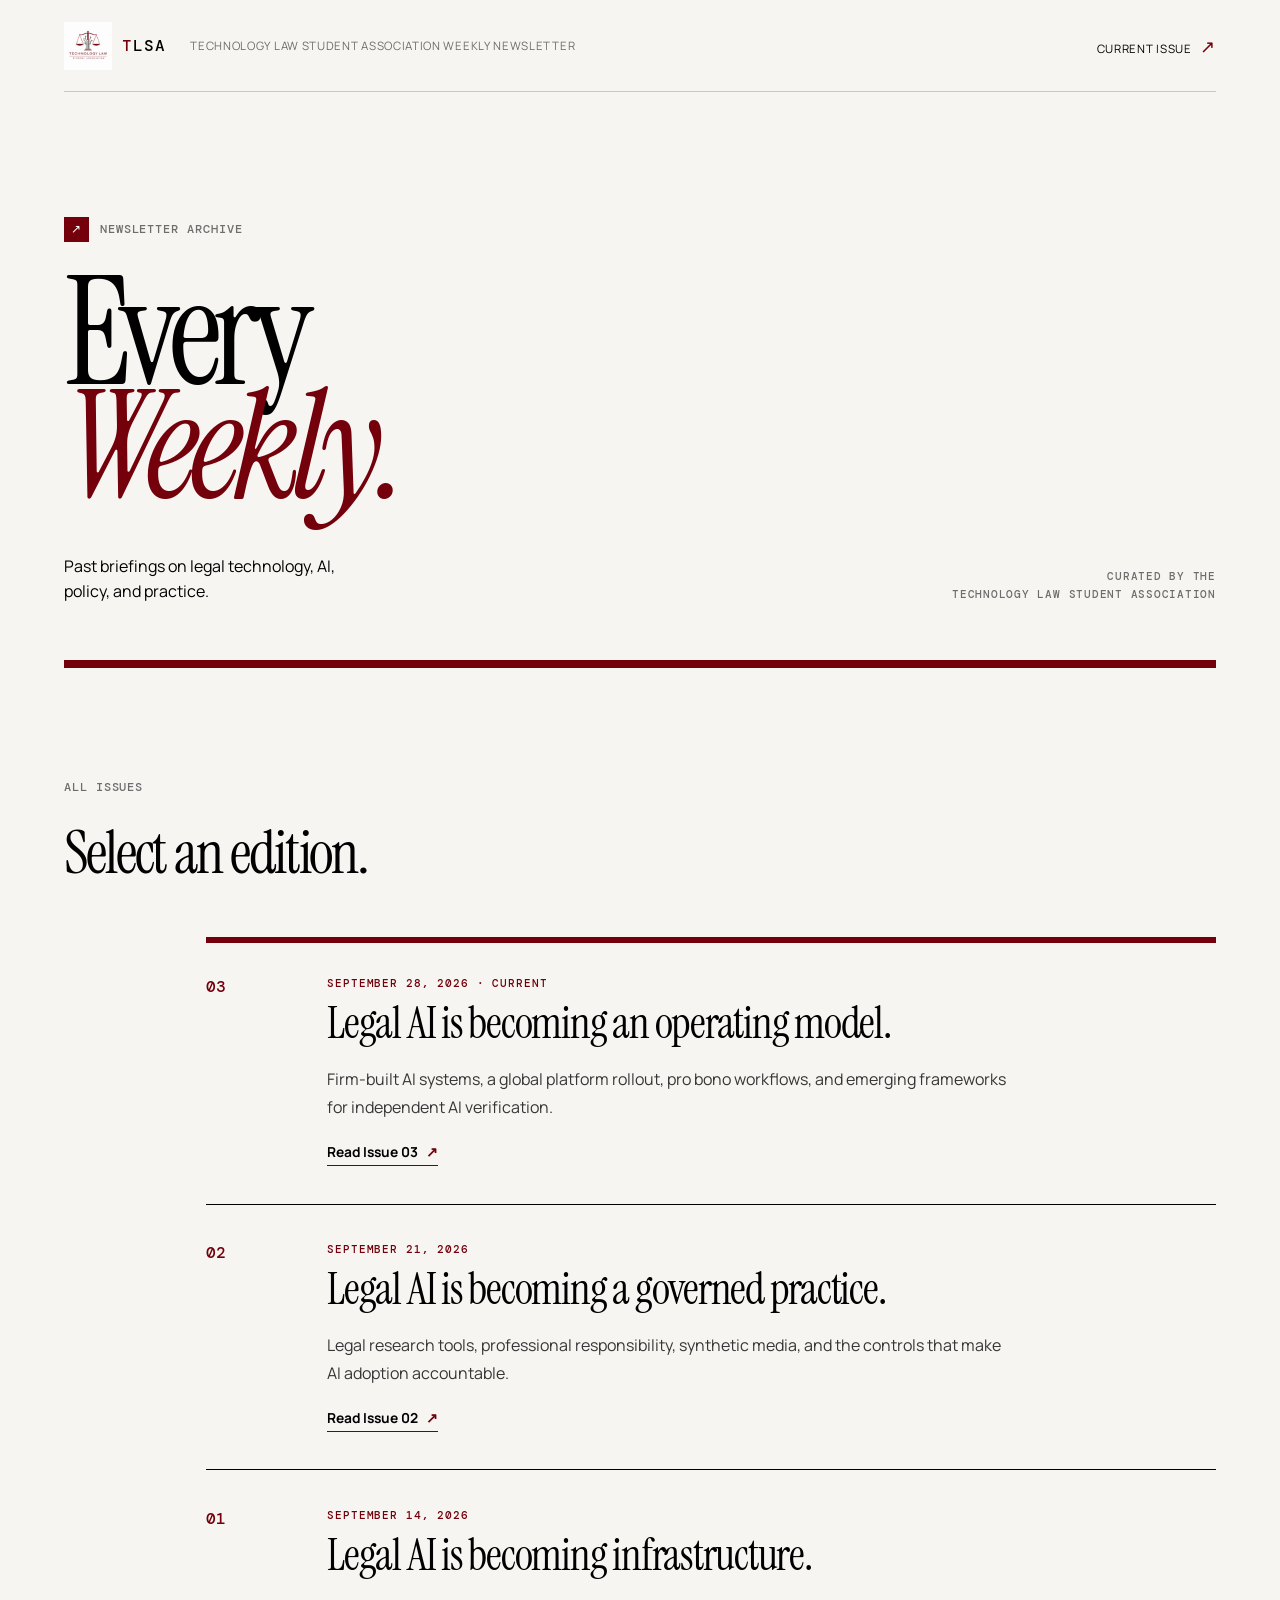
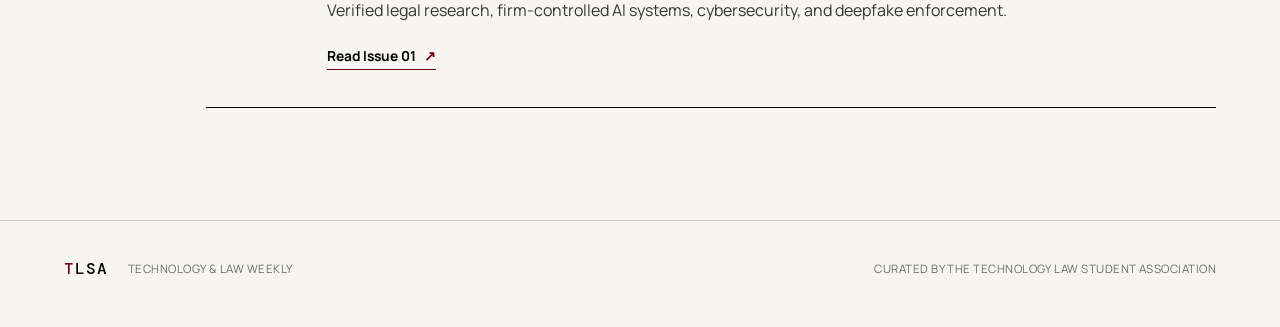
==== issues/index.html @ f6e24e22 "Add TLSA newsletter archive index" ====
<!doctype html>
<html lang="en">
<head>
  <meta charset="utf-8"><meta name="viewport" content="width=device-width, initial-scale=1">
  <meta name="description" content="Archive of TLSA Technology & Law Weekly newsletters.">
  <title>TLSA Technology & Law Weekly | Archive</title>
  <link rel="icon" type="image/svg+xml" href="data:image/svg+xml,%3Csvg xmlns='http://www.w3.org/2000/svg' viewBox='0 0 64 64'%3E%3Crect width='64' height='64' rx='12' fill='%2373000a'/%3E%3Cpath d='M18 17h28v7H35v24h-7V24H18z' fill='white'/%3E%3C/svg%3E">
  <link rel="preconnect" href="https://fonts.googleapis.com"><link rel="preconnect" href="https://fonts.gstatic.com" crossorigin>
  <link href="https://fonts.googleapis.com/css2?family=DM+Mono:wght@400;500&family=Instrument+Serif:ital@0;1&family=Manrope:wght@400;500;600;700&display=swap" rel="stylesheet"><link rel="stylesheet" href="../styles.css">
</head>
<body><main>
  <nav aria-label="Primary navigation"><a class="brand" href="../index.html" aria-label="Technology Law Student Association home"><img src="../assets/tlsa-logo.png" alt="Technology Law Student Association logo"><span class="wordmark"><span>T</span>LSA</span></a><p>Technology Law Student Association Weekly Newsletter</p><a class="nav-link" href="../index.html">Current Issue <span>↗</span></a></nav>
  <header class="hero" id="top"><div class="issue-line"><span class="issue-mark">↗</span> NEWSLETTER ARCHIVE</div><h1>Every<br><em>Weekly.</em></h1><div class="hero-foot"><p>Past briefings on legal technology, AI, policy, and practice.</p><p class="curated">CURATED BY THE<br>TECHNOLOGY LAW STUDENT ASSOCIATION</p></div></header>
  <section class="the-five" aria-label="Newsletter archive"><div class="five-heading"><div class="section-label">ALL ISSUES</div><h2>Select an edition.</h2></div>
    <article class="story story-featured"><div class="story-number">03</div><div class="story-body"><p class="eyebrow">SEPTEMBER 28, 2026 · CURRENT</p><h3>Legal AI is becoming an operating model.</h3><p>Firm-built AI systems, a global platform rollout, pro bono workflows, and emerging frameworks for independent AI verification.</p><a href="issue-03.html">Read Issue 03 <span>↗</span></a></div></article>
    <article class="story"><div class="story-number">02</div><div class="story-body"><p class="eyebrow">SEPTEMBER 21, 2026</p><h3>Legal AI is becoming a governed practice.</h3><p>Legal research tools, professional responsibility, synthetic media, and the controls that make AI adoption accountable.</p><a href="issue-02.html">Read Issue 02 <span>↗</span></a></div></article>
    <article class="story"><div class="story-number">01</div><div class="story-body"><p class="eyebrow">SEPTEMBER 14, 2026</p><h3>Legal AI is becoming infrastructure.</h3><p>Verified legal research, firm-controlled AI systems, cybersecurity, and deepfake enforcement.</p><a href="issue-01.html">Read Issue 01 <span>↗</span></a></div></article>
  </section>
</main><footer><a class="wordmark" href="../index.html"><span>T</span>LSA</a><p>Technology &amp; Law Weekly</p><p>Curated by the Technology Law Student Association</p></footer></body></html>
---- styles.css ----
:root{--garnet:#73000a;--black:#000;--white:#fff;--bone:#f6f5f2;--gray:#6d6d6d;--line:#c8c8c8}*{box-sizing:border-box}html{scroll-behavior:smooth}body{margin:0;background:var(--bone);color:var(--black);font-family:Manrope,Arial,sans-serif}main,footer{max-width:1440px;margin:auto;padding-inline:5vw}.brand{display:inline-flex;align-items:center;gap:.65rem;text-decoration:none}.brand img{width:48px;height:48px;object-fit:contain;display:block}.brand .wordmark{display:block}nav{min-height:92px;border-bottom:1px solid var(--line);display:flex;align-items:center;gap:24px;font-size:.72rem;letter-spacing:.06em;text-transform:uppercase}nav p{margin:0;color:var(--gray);flex:1}.wordmark{color:var(--black);font-family:'DM Mono',monospace;font-size:1rem;font-weight:500;letter-spacing:.06em;text-decoration:none}.wordmark span{color:var(--garnet)}.nav-link{color:var(--black);text-decoration:none}.nav-link span{color:var(--garnet);font-size:1.15rem;margin-left:6px}.hero{padding:7.8rem 0 3.5rem;border-bottom:8px solid var(--garnet)}.issue-line,.section-label{font:500 .72rem 'DM Mono',monospace;letter-spacing:.08em;color:var(--gray)}.issue-mark{display:inline-block;background:var(--garnet);color:var(--white);padding:5px 7px;margin-right:3px}.hero h1{font:clamp(4.65rem,11.7vw,11rem)/.76 'Instrument Serif',Georgia,serif;letter-spacing:-.055em;margin:2.2rem 0 3.1rem;font-weight:400}.hero h1 em{color:var(--garnet);font-weight:400}.hero-foot{display:flex;justify-content:space-between;align-items:end;gap:20px;font-size:1rem;line-height:1.55}.hero-foot p{max-width:290px;margin:0}.curated{font:500 .68rem/1.7 'DM Mono',monospace;letter-spacing:.07em;color:var(--gray);text-align:right}.editorial-note{display:grid;grid-template-columns:1fr 2fr;gap:7vw;padding:7rem 0;border-bottom:1px solid var(--line)}.editorial-note h2,.five-heading h2,.watch h2,.question h2{font:400 clamp(2.35rem,4.7vw,4.55rem)/.95 'Instrument Serif',Georgia,serif;letter-spacing:-.035em;margin:0}.editorial-note p,.watch p,.question p{max-width:660px;font-size:1.07rem;line-height:1.8;margin:2rem 0 0;color:#303030}.the-five{padding:7rem 0}.five-heading{max-width:760px;margin-bottom:3.5rem}.five-heading h2{margin-top:1.8rem}.story{display:grid;grid-template-columns:12% 1fr;border-top:1px solid var(--black);padding:2.35rem 0;max-width:1010px;margin-left:auto}.story:last-child{border-bottom:1px solid var(--black)}.story-number{font:500 1rem 'DM Mono',monospace;color:var(--garnet)}.story-body{max-width:680px}.eyebrow{font:500 .68rem 'DM Mono',monospace;letter-spacing:.08em;color:var(--garnet);margin:0 0 .75rem}.story h3{font:400 clamp(1.95rem,3.45vw,3.25rem)/.98 'Instrument Serif',Georgia,serif;letter-spacing:-.028em;margin:0}.story-body>p:not(.eyebrow):not(.why){font-size:1rem;line-height:1.75;color:#363636;margin:1.2rem 0}.story .why{font-size:.98rem;line-height:1.7;border-left:3px solid var(--garnet);padding-left:1rem;margin:1.45rem 0;color:#252525}.story a{display:inline-block;color:var(--black);font-size:.86rem;font-weight:700;text-decoration:none;border-bottom:1px solid var(--garnet);padding-bottom:4px}.story a span{color:var(--garnet);margin-left:5px}.story-featured{border-top:6px solid var(--garnet);padding-top:2.1rem}.watch{background:var(--garnet);color:var(--white);margin-inline:calc(5vw * -1);padding:7rem 5vw;display:grid;grid-template-columns:1fr 2fr;gap:7vw}.watch .section-label{color:#f0b4b8}.watch h2{max-width:730px}.watch p{color:var(--white)}.question{padding:7rem 0}.question h2{max-width:970px;margin-top:1.8rem}.question p{color:var(--garnet);font-weight:700}footer{border-top:1px solid var(--line);padding-top:1.75rem;padding-bottom:2.5rem;display:flex;gap:20px;align-items:center;font-size:.72rem;color:var(--gray);text-transform:uppercase;letter-spacing:.04em}footer p:nth-child(2){flex:1}footer p a{color:var(--garnet);font-weight:700;text-decoration:none}@media(max-width:720px){.brand img{width:40px;height:40px}.brand .wordmark{display:none}main,footer{padding-inline:6vw}nav p{display:none}nav{justify-content:space-between;min-height:75px}.hero{padding-top:5.8rem}.hero h1{font-size:21vw}.hero-foot,.editorial-note,.watch{display:block}.curated{margin-top:2rem!important;text-align:left}.editorial-note,.the-five,.question{padding:5rem 0}.editorial-note>div+div{margin-top:2.5rem}.story{grid-template-columns:1fr;padding:1.9rem 0}.story-number{margin-bottom:1.25rem}.story h3{font-size:2.1rem}.watch{margin-inline:-6vw;padding:5rem 6vw}.watch>div+div{margin-top:2.5rem}footer{padding-inline:6vw;display:block}footer p{margin:1rem 0 0}}
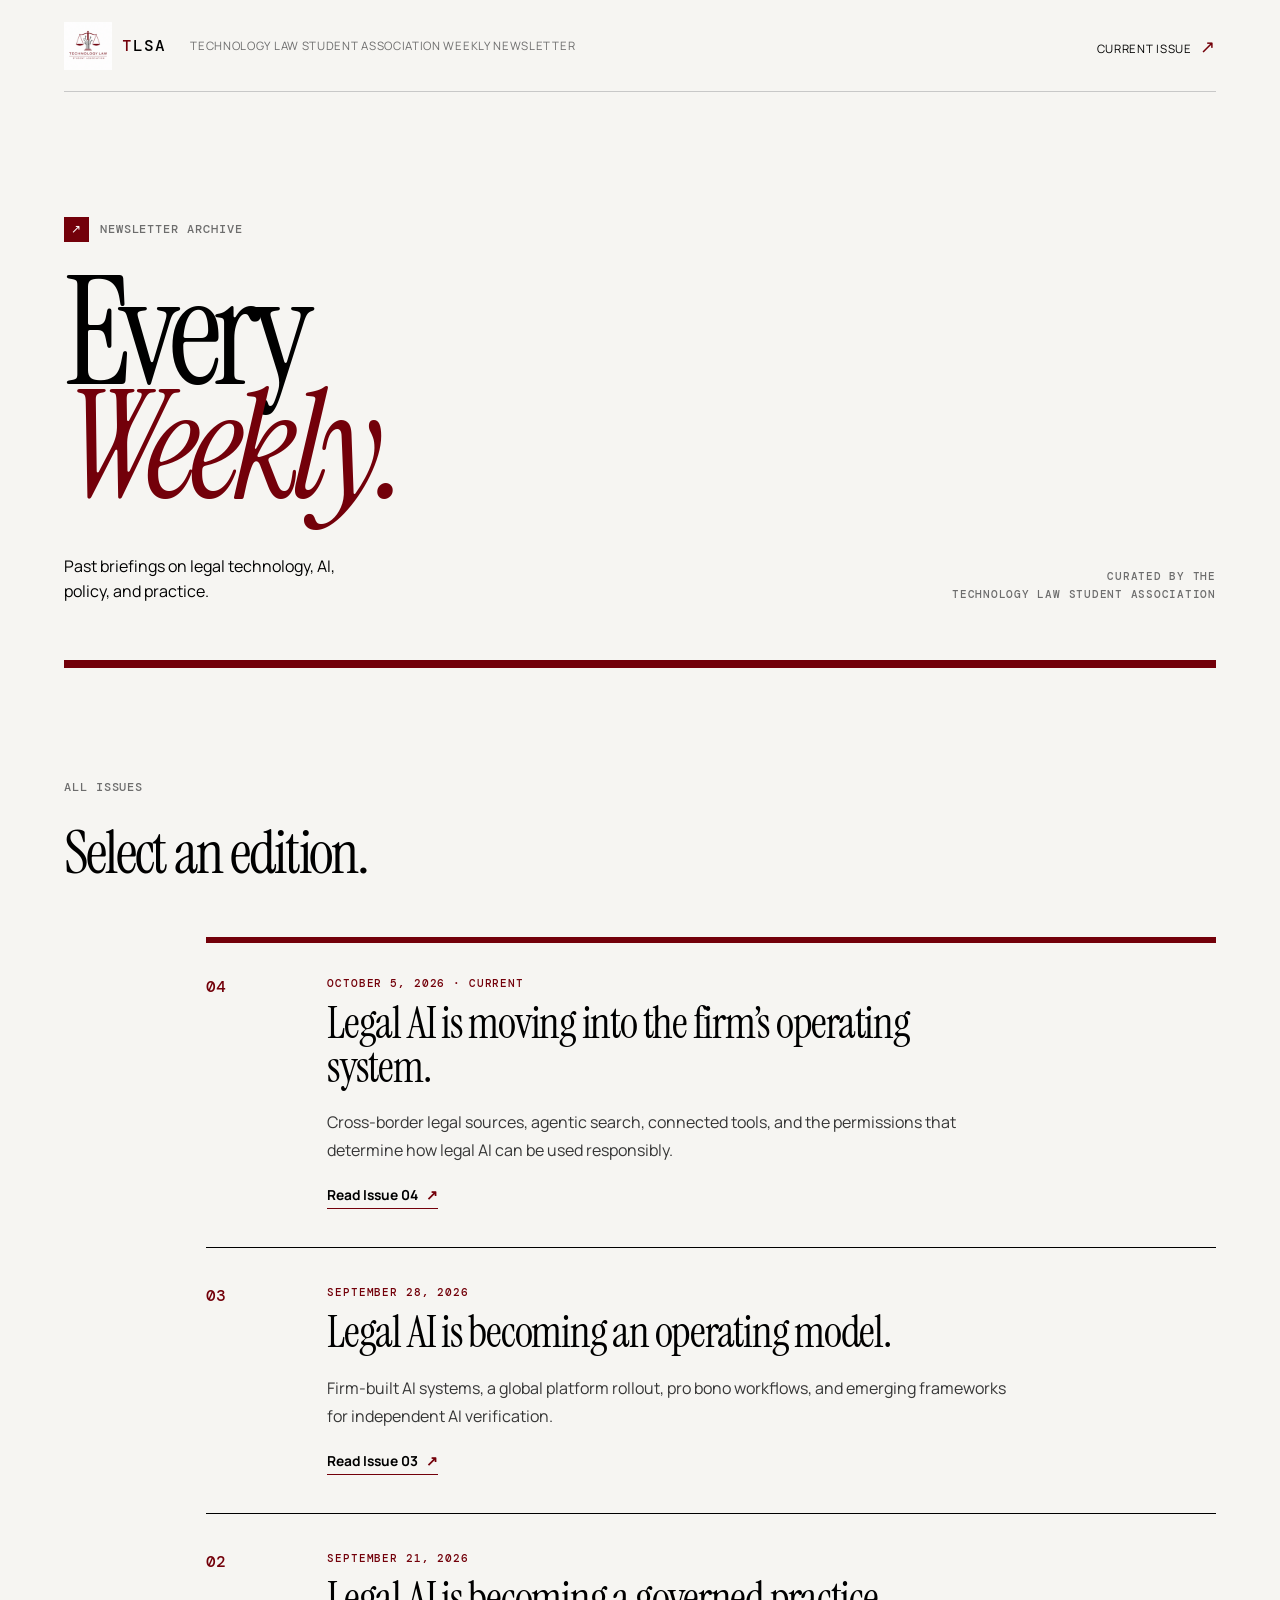
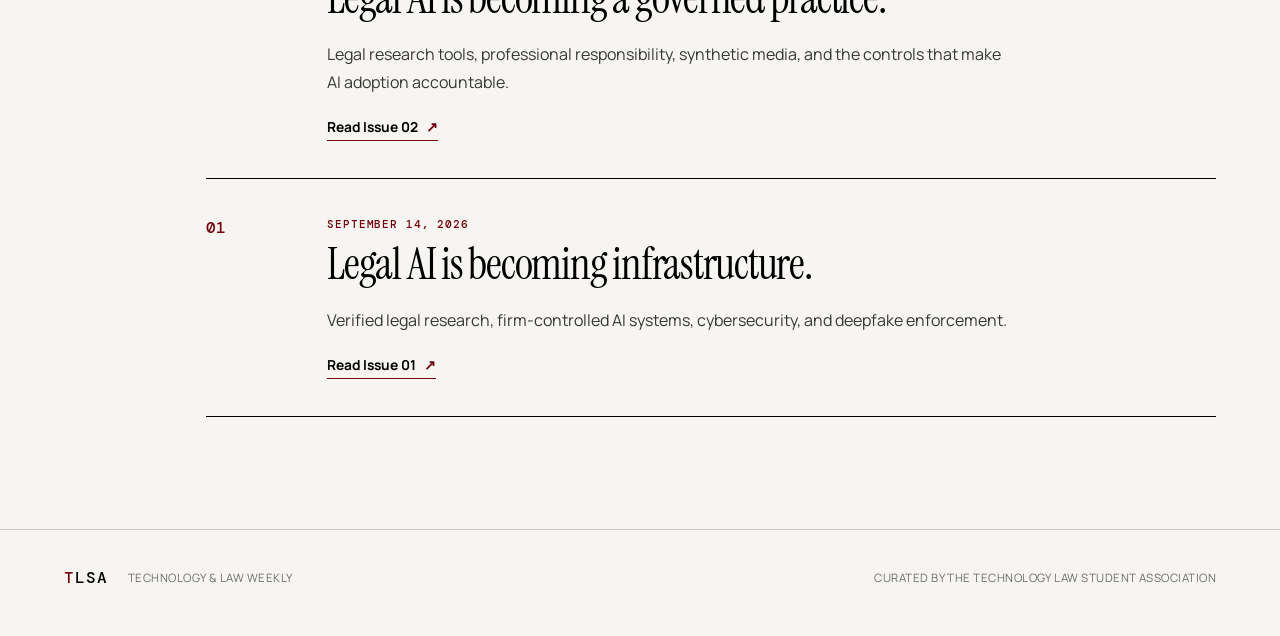
==== commit 1829f959: "Add Issue 04 to TLSA newsletter archive" ====
--- a/issues/index.html
+++ b/issues/index.html
@@ -12,7 +12,8 @@
   <nav aria-label="Primary navigation"><a class="brand" href="../index.html" aria-label="Technology Law Student Association home"><img src="../assets/tlsa-logo.png" alt="Technology Law Student Association logo"><span class="wordmark"><span>T</span>LSA</span></a><p>Technology Law Student Association Weekly Newsletter</p><a class="nav-link" href="../index.html">Current Issue <span>↗</span></a></nav>
   <header class="hero" id="top"><div class="issue-line"><span class="issue-mark">↗</span> NEWSLETTER ARCHIVE</div><h1>Every<br><em>Weekly.</em></h1><div class="hero-foot"><p>Past briefings on legal technology, AI, policy, and practice.</p><p class="curated">CURATED BY THE<br>TECHNOLOGY LAW STUDENT ASSOCIATION</p></div></header>
   <section class="the-five" aria-label="Newsletter archive"><div class="five-heading"><div class="section-label">ALL ISSUES</div><h2>Select an edition.</h2></div>
-    <article class="story story-featured"><div class="story-number">03</div><div class="story-body"><p class="eyebrow">SEPTEMBER 28, 2026 · CURRENT</p><h3>Legal AI is becoming an operating model.</h3><p>Firm-built AI systems, a global platform rollout, pro bono workflows, and emerging frameworks for independent AI verification.</p><a href="issue-03.html">Read Issue 03 <span>↗</span></a></div></article>
+    <article class="story story-featured"><div class="story-number">04</div><div class="story-body"><p class="eyebrow">OCTOBER 5, 2026 · CURRENT</p><h3>Legal AI is moving into the firm’s operating system.</h3><p>Cross-border legal sources, agentic search, connected tools, and the permissions that determine how legal AI can be used responsibly.</p><a href="issue-04.html">Read Issue 04 <span>↗</span></a></div></article>
+    <article class="story"><div class="story-number">03</div><div class="story-body"><p class="eyebrow">SEPTEMBER 28, 2026</p><h3>Legal AI is becoming an operating model.</h3><p>Firm-built AI systems, a global platform rollout, pro bono workflows, and emerging frameworks for independent AI verification.</p><a href="issue-03.html">Read Issue 03 <span>↗</span></a></div></article>
     <article class="story"><div class="story-number">02</div><div class="story-body"><p class="eyebrow">SEPTEMBER 21, 2026</p><h3>Legal AI is becoming a governed practice.</h3><p>Legal research tools, professional responsibility, synthetic media, and the controls that make AI adoption accountable.</p><a href="issue-02.html">Read Issue 02 <span>↗</span></a></div></article>
     <article class="story"><div class="story-number">01</div><div class="story-body"><p class="eyebrow">SEPTEMBER 14, 2026</p><h3>Legal AI is becoming infrastructure.</h3><p>Verified legal research, firm-controlled AI systems, cybersecurity, and deepfake enforcement.</p><a href="issue-01.html">Read Issue 01 <span>↗</span></a></div></article>
   </section>
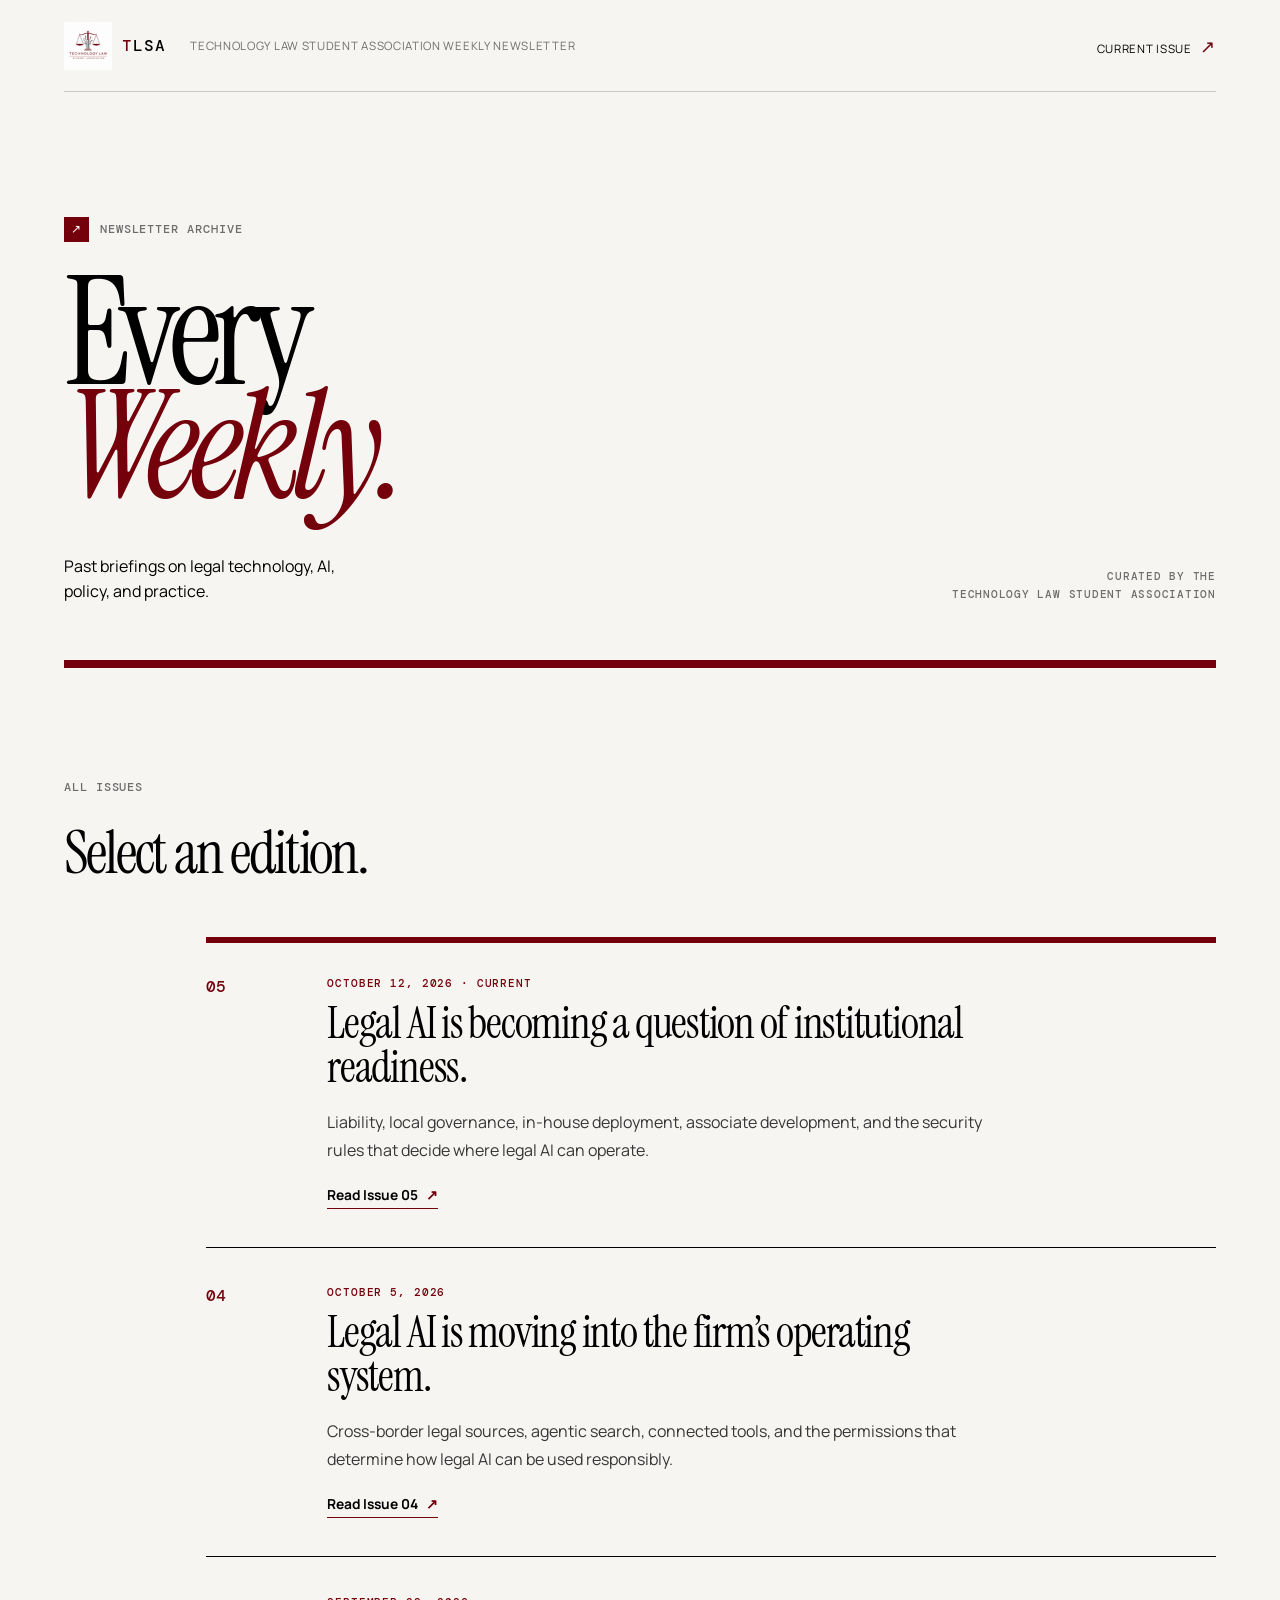
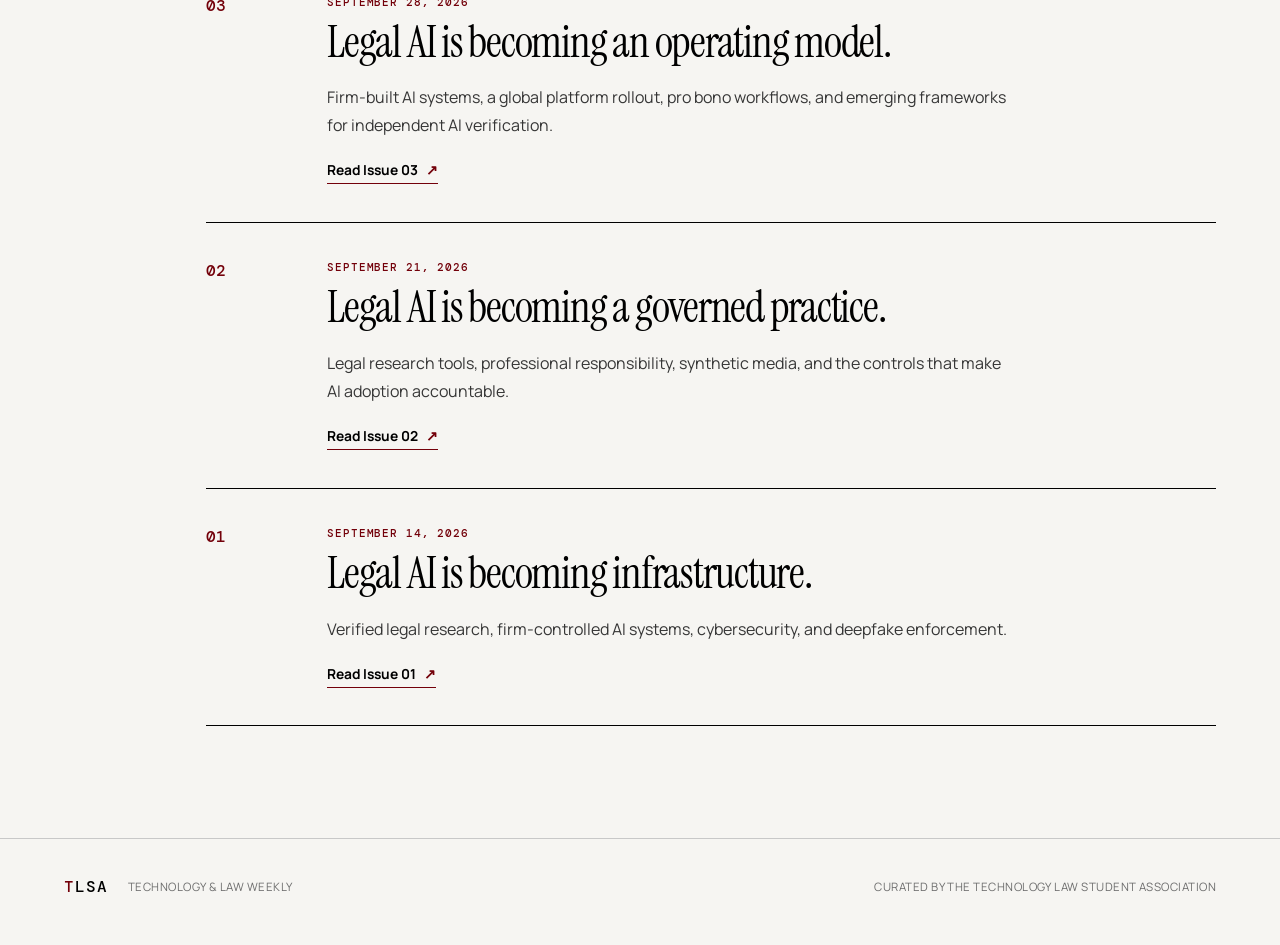
==== commit c7e0de0c: "Add TLSA Issue 05 to newsletter archive" ====
--- a/issues/index.html
+++ b/issues/index.html
@@ -12,7 +12,8 @@
   <nav aria-label="Primary navigation"><a class="brand" href="../index.html" aria-label="Technology Law Student Association home"><img src="../assets/tlsa-logo.png" alt="Technology Law Student Association logo"><span class="wordmark"><span>T</span>LSA</span></a><p>Technology Law Student Association Weekly Newsletter</p><a class="nav-link" href="../index.html">Current Issue <span>↗</span></a></nav>
   <header class="hero" id="top"><div class="issue-line"><span class="issue-mark">↗</span> NEWSLETTER ARCHIVE</div><h1>Every<br><em>Weekly.</em></h1><div class="hero-foot"><p>Past briefings on legal technology, AI, policy, and practice.</p><p class="curated">CURATED BY THE<br>TECHNOLOGY LAW STUDENT ASSOCIATION</p></div></header>
   <section class="the-five" aria-label="Newsletter archive"><div class="five-heading"><div class="section-label">ALL ISSUES</div><h2>Select an edition.</h2></div>
-    <article class="story story-featured"><div class="story-number">04</div><div class="story-body"><p class="eyebrow">OCTOBER 5, 2026 · CURRENT</p><h3>Legal AI is moving into the firm’s operating system.</h3><p>Cross-border legal sources, agentic search, connected tools, and the permissions that determine how legal AI can be used responsibly.</p><a href="issue-04.html">Read Issue 04 <span>↗</span></a></div></article>
+    <article class="story story-featured"><div class="story-number">05</div><div class="story-body"><p class="eyebrow">OCTOBER 12, 2026 · CURRENT</p><h3>Legal AI is becoming a question of institutional readiness.</h3><p>Liability, local governance, in-house deployment, associate development, and the security rules that decide where legal AI can operate.</p><a href="issue-05.html">Read Issue 05 <span>↗</span></a></div></article>
+    <article class="story"><div class="story-number">04</div><div class="story-body"><p class="eyebrow">OCTOBER 5, 2026</p><h3>Legal AI is moving into the firm’s operating system.</h3><p>Cross-border legal sources, agentic search, connected tools, and the permissions that determine how legal AI can be used responsibly.</p><a href="issue-04.html">Read Issue 04 <span>↗</span></a></div></article>
     <article class="story"><div class="story-number">03</div><div class="story-body"><p class="eyebrow">SEPTEMBER 28, 2026</p><h3>Legal AI is becoming an operating model.</h3><p>Firm-built AI systems, a global platform rollout, pro bono workflows, and emerging frameworks for independent AI verification.</p><a href="issue-03.html">Read Issue 03 <span>↗</span></a></div></article>
     <article class="story"><div class="story-number">02</div><div class="story-body"><p class="eyebrow">SEPTEMBER 21, 2026</p><h3>Legal AI is becoming a governed practice.</h3><p>Legal research tools, professional responsibility, synthetic media, and the controls that make AI adoption accountable.</p><a href="issue-02.html">Read Issue 02 <span>↗</span></a></div></article>
     <article class="story"><div class="story-number">01</div><div class="story-body"><p class="eyebrow">SEPTEMBER 14, 2026</p><h3>Legal AI is becoming infrastructure.</h3><p>Verified legal research, firm-controlled AI systems, cybersecurity, and deepfake enforcement.</p><a href="issue-01.html">Read Issue 01 <span>↗</span></a></div></article>
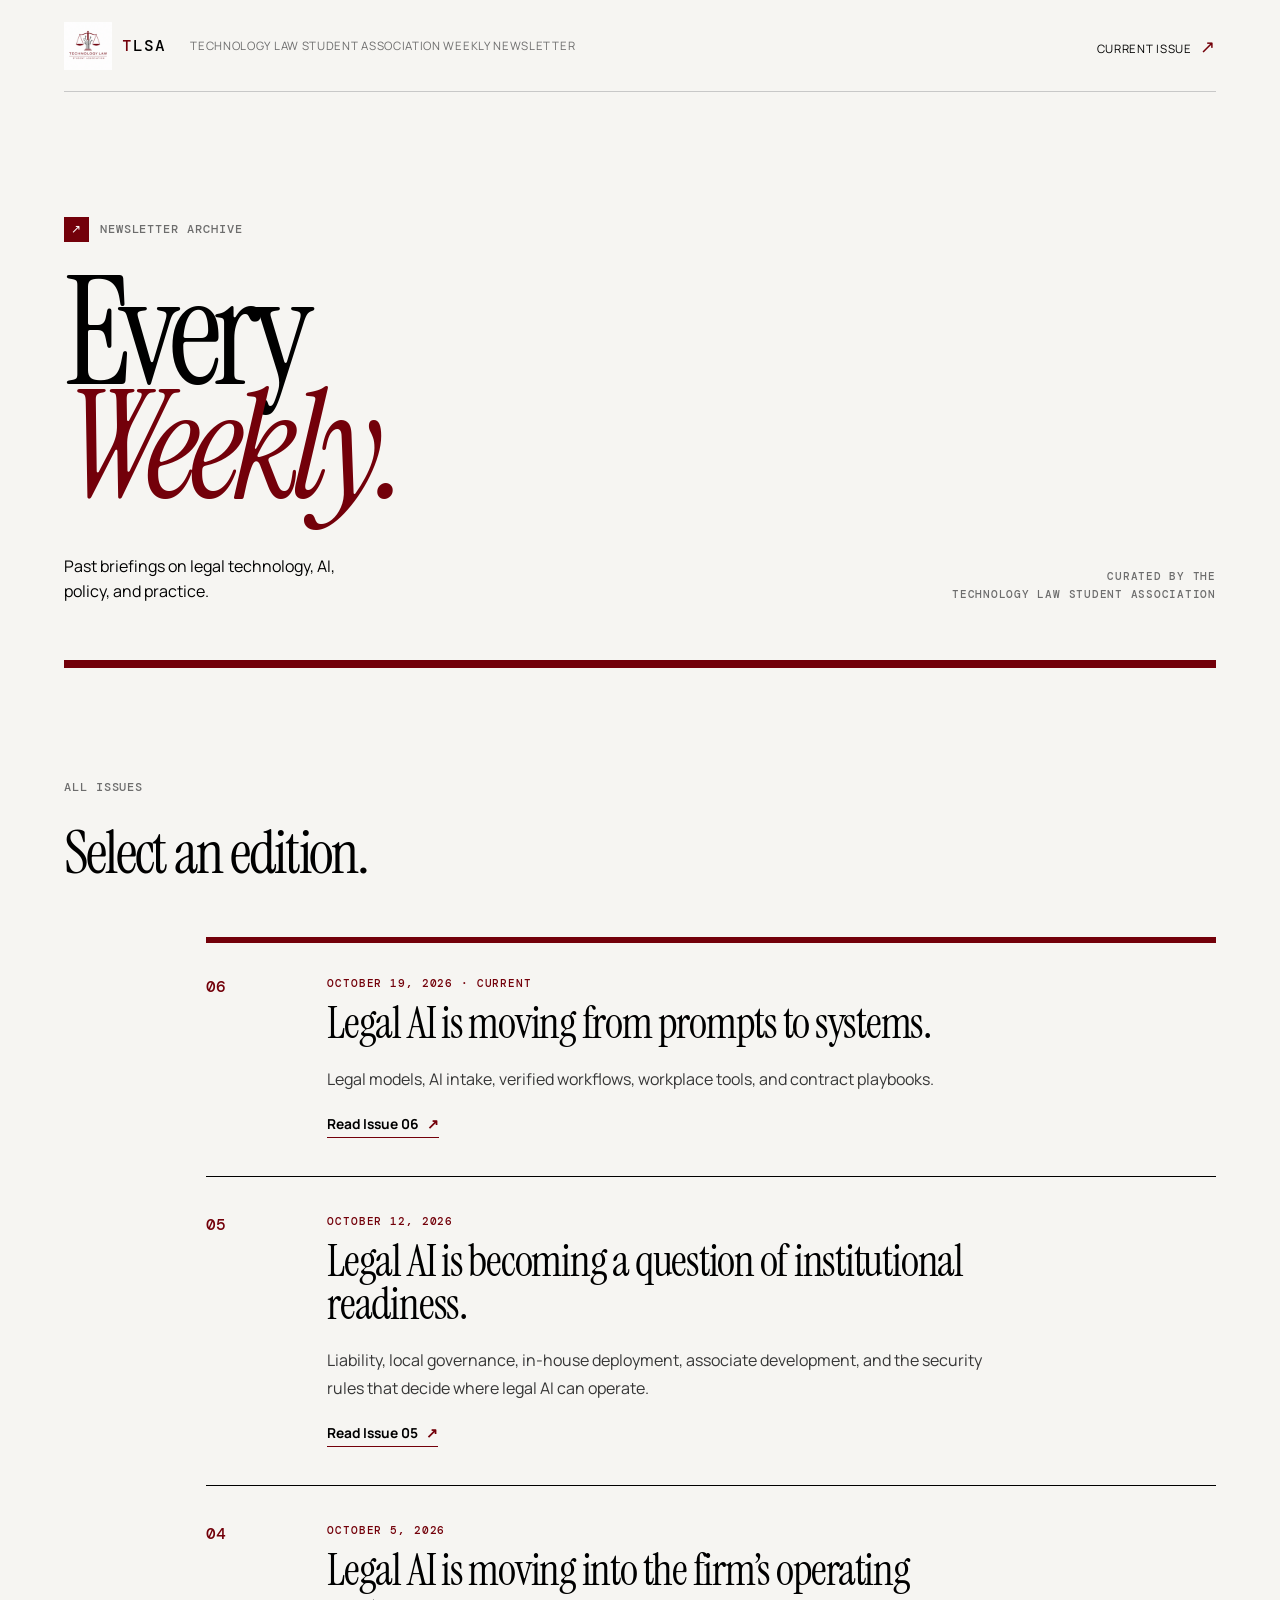
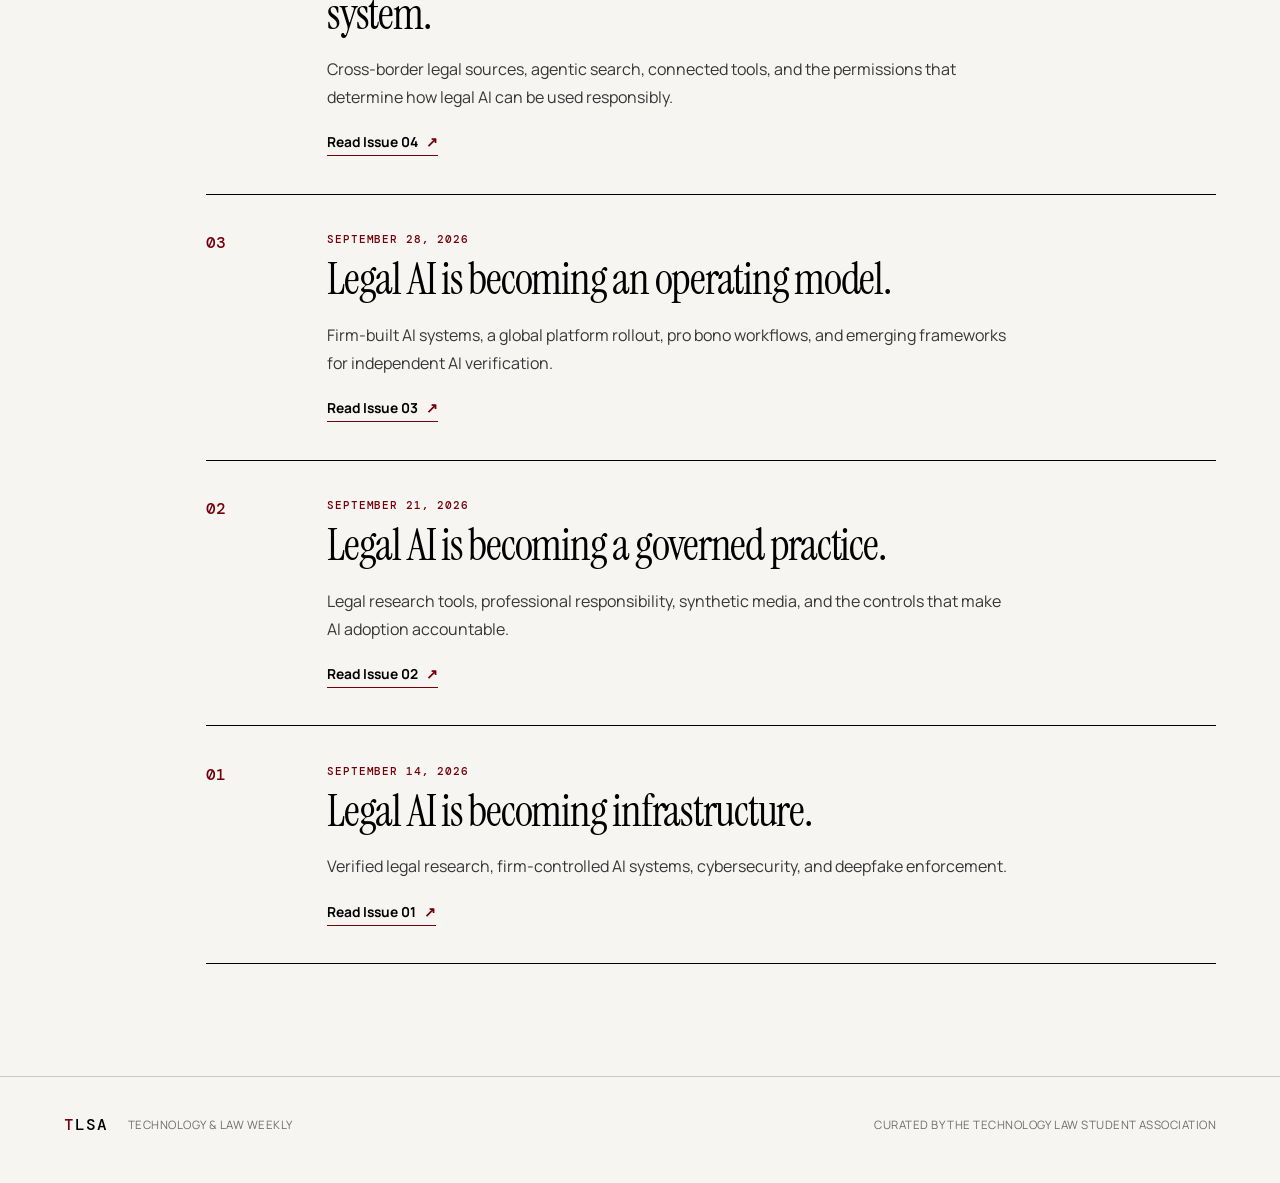
==== commit b4f9a21c: "Add Issue 06 to TLSA newsletter archive" ====
--- a/issues/index.html
+++ b/issues/index.html
@@ -12,7 +12,8 @@
   <nav aria-label="Primary navigation"><a class="brand" href="../index.html" aria-label="Technology Law Student Association home"><img src="../assets/tlsa-logo.png" alt="Technology Law Student Association logo"><span class="wordmark"><span>T</span>LSA</span></a><p>Technology Law Student Association Weekly Newsletter</p><a class="nav-link" href="../index.html">Current Issue <span>↗</span></a></nav>
   <header class="hero" id="top"><div class="issue-line"><span class="issue-mark">↗</span> NEWSLETTER ARCHIVE</div><h1>Every<br><em>Weekly.</em></h1><div class="hero-foot"><p>Past briefings on legal technology, AI, policy, and practice.</p><p class="curated">CURATED BY THE<br>TECHNOLOGY LAW STUDENT ASSOCIATION</p></div></header>
   <section class="the-five" aria-label="Newsletter archive"><div class="five-heading"><div class="section-label">ALL ISSUES</div><h2>Select an edition.</h2></div>
-    <article class="story story-featured"><div class="story-number">05</div><div class="story-body"><p class="eyebrow">OCTOBER 12, 2026 · CURRENT</p><h3>Legal AI is becoming a question of institutional readiness.</h3><p>Liability, local governance, in-house deployment, associate development, and the security rules that decide where legal AI can operate.</p><a href="issue-05.html">Read Issue 05 <span>↗</span></a></div></article>
+    <article class="story story-featured"><div class="story-number">06</div><div class="story-body"><p class="eyebrow">OCTOBER 19, 2026 · CURRENT</p><h3>Legal AI is moving from prompts to systems.</h3><p>Legal models, AI intake, verified workflows, workplace tools, and contract playbooks.</p><a href="issue-06.html">Read Issue 06 <span>↗</span></a></div></article>
+    <article class="story"><div class="story-number">05</div><div class="story-body"><p class="eyebrow">OCTOBER 12, 2026</p><h3>Legal AI is becoming a question of institutional readiness.</h3><p>Liability, local governance, in-house deployment, associate development, and the security rules that decide where legal AI can operate.</p><a href="issue-05.html">Read Issue 05 <span>↗</span></a></div></article>
     <article class="story"><div class="story-number">04</div><div class="story-body"><p class="eyebrow">OCTOBER 5, 2026</p><h3>Legal AI is moving into the firm’s operating system.</h3><p>Cross-border legal sources, agentic search, connected tools, and the permissions that determine how legal AI can be used responsibly.</p><a href="issue-04.html">Read Issue 04 <span>↗</span></a></div></article>
     <article class="story"><div class="story-number">03</div><div class="story-body"><p class="eyebrow">SEPTEMBER 28, 2026</p><h3>Legal AI is becoming an operating model.</h3><p>Firm-built AI systems, a global platform rollout, pro bono workflows, and emerging frameworks for independent AI verification.</p><a href="issue-03.html">Read Issue 03 <span>↗</span></a></div></article>
     <article class="story"><div class="story-number">02</div><div class="story-body"><p class="eyebrow">SEPTEMBER 21, 2026</p><h3>Legal AI is becoming a governed practice.</h3><p>Legal research tools, professional responsibility, synthetic media, and the controls that make AI adoption accountable.</p><a href="issue-02.html">Read Issue 02 <span>↗</span></a></div></article>
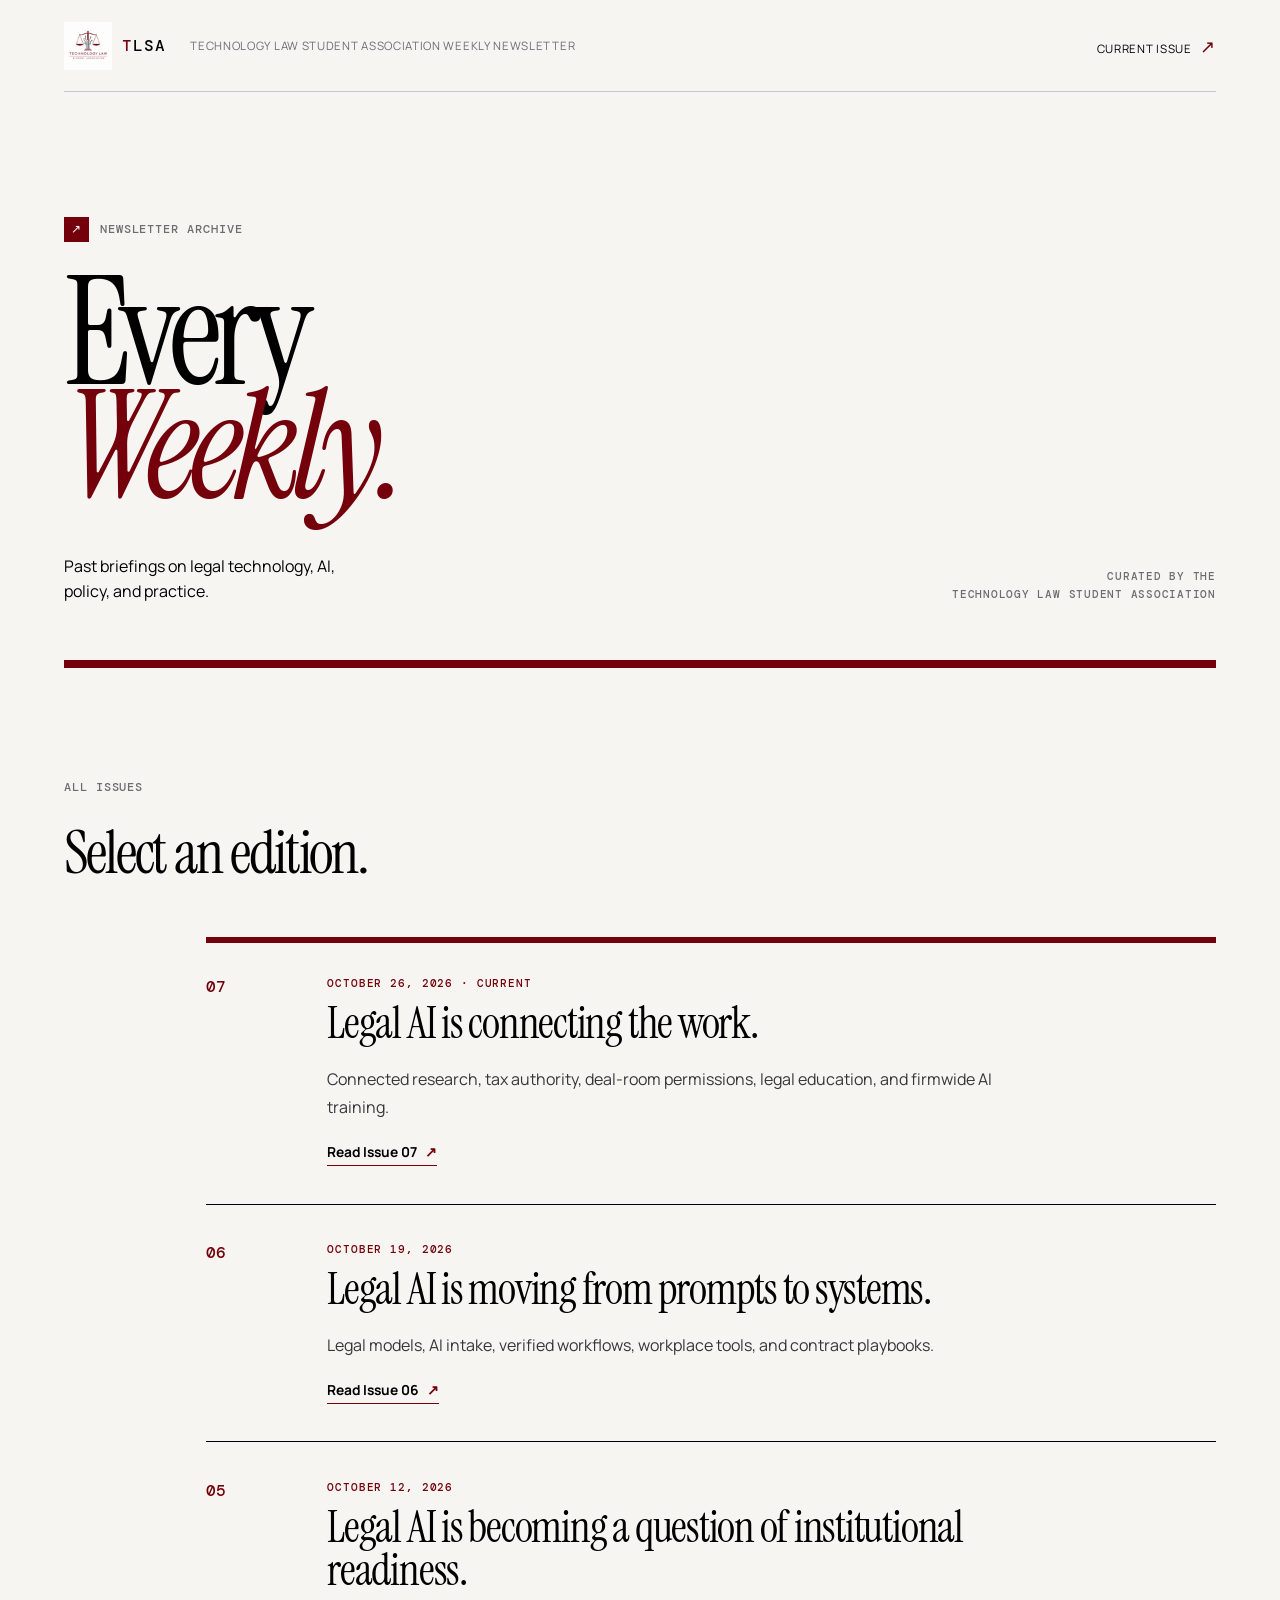
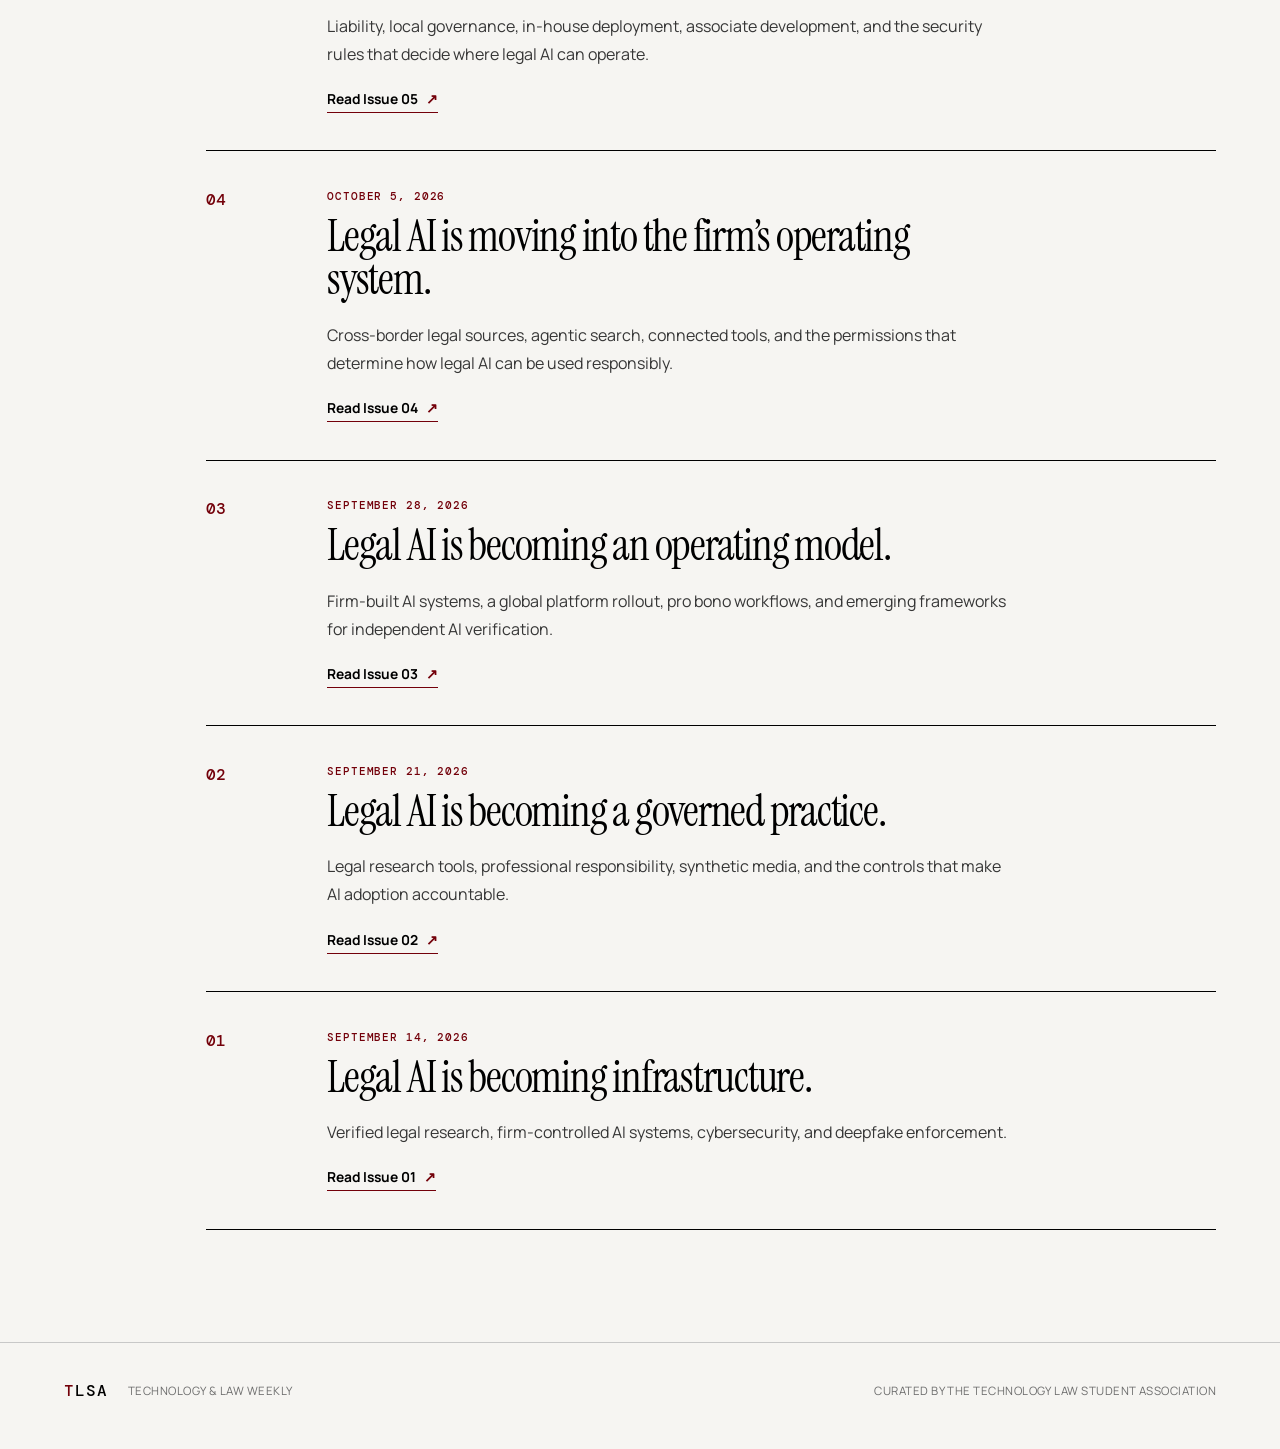
==== commit 6408ad0d: "Archive all seven TLSA newsletter editions" ====
--- a/issues/index.html
+++ b/issues/index.html
@@ -11,8 +11,8 @@
 <body><main>
   <nav aria-label="Primary navigation"><a class="brand" href="../index.html" aria-label="Technology Law Student Association home"><img src="../assets/tlsa-logo.png" alt="Technology Law Student Association logo"><span class="wordmark"><span>T</span>LSA</span></a><p>Technology Law Student Association Weekly Newsletter</p><a class="nav-link" href="../index.html">Current Issue <span>↗</span></a></nav>
   <header class="hero" id="top"><div class="issue-line"><span class="issue-mark">↗</span> NEWSLETTER ARCHIVE</div><h1>Every<br><em>Weekly.</em></h1><div class="hero-foot"><p>Past briefings on legal technology, AI, policy, and practice.</p><p class="curated">CURATED BY THE<br>TECHNOLOGY LAW STUDENT ASSOCIATION</p></div></header>
-  <section class="the-five" aria-label="Newsletter archive"><div class="five-heading"><div class="section-label">ALL ISSUES</div><h2>Select an edition.</h2></div>
-    <article class="story story-featured"><div class="story-number">06</div><div class="story-body"><p class="eyebrow">OCTOBER 19, 2026 · CURRENT</p><h3>Legal AI is moving from prompts to systems.</h3><p>Legal models, AI intake, verified workflows, workplace tools, and contract playbooks.</p><a href="issue-06.html">Read Issue 06 <span>↗</span></a></div></article>
+  <section class="the-five" aria-label="Newsletter archive"><div class="five-heading"><div class="section-label">ALL ISSUES</div><h2>Select an edition.</h2></div><article class="story story-featured"><div class="story-number">07</div><div class="story-body"><p class="eyebrow">OCTOBER 26, 2026 · CURRENT</p><h3>Legal AI is connecting the work.</h3><p>Connected research, tax authority, deal-room permissions, legal education, and firmwide AI training.</p><a href="issue-07.html">Read Issue 07 <span>↗</span></a></div></article>
+    <article class="story"><div class="story-number">06</div><div class="story-body"><p class="eyebrow">OCTOBER 19, 2026</p><h3>Legal AI is moving from prompts to systems.</h3><p>Legal models, AI intake, verified workflows, workplace tools, and contract playbooks.</p><a href="issue-06.html">Read Issue 06 <span>↗</span></a></div></article>
     <article class="story"><div class="story-number">05</div><div class="story-body"><p class="eyebrow">OCTOBER 12, 2026</p><h3>Legal AI is becoming a question of institutional readiness.</h3><p>Liability, local governance, in-house deployment, associate development, and the security rules that decide where legal AI can operate.</p><a href="issue-05.html">Read Issue 05 <span>↗</span></a></div></article>
     <article class="story"><div class="story-number">04</div><div class="story-body"><p class="eyebrow">OCTOBER 5, 2026</p><h3>Legal AI is moving into the firm’s operating system.</h3><p>Cross-border legal sources, agentic search, connected tools, and the permissions that determine how legal AI can be used responsibly.</p><a href="issue-04.html">Read Issue 04 <span>↗</span></a></div></article>
     <article class="story"><div class="story-number">03</div><div class="story-body"><p class="eyebrow">SEPTEMBER 28, 2026</p><h3>Legal AI is becoming an operating model.</h3><p>Firm-built AI systems, a global platform rollout, pro bono workflows, and emerging frameworks for independent AI verification.</p><a href="issue-03.html">Read Issue 03 <span>↗</span></a></div></article>
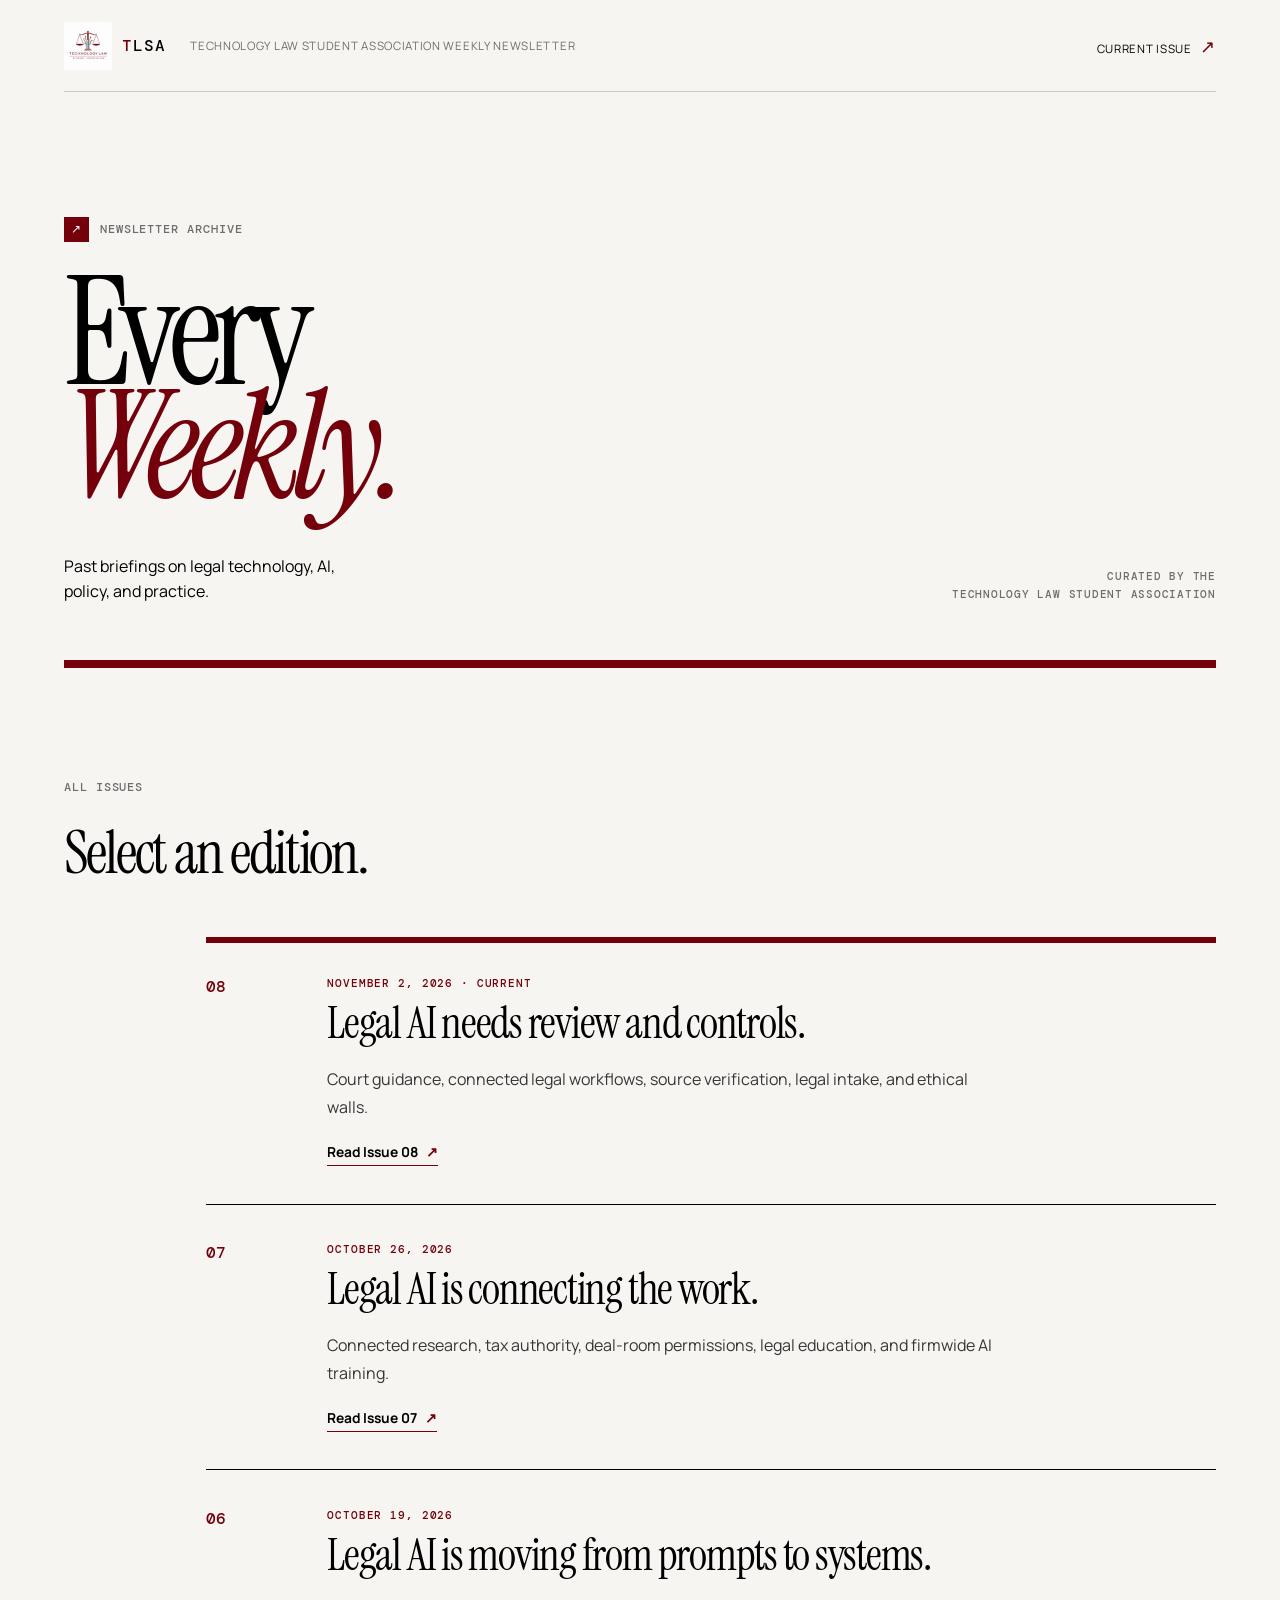
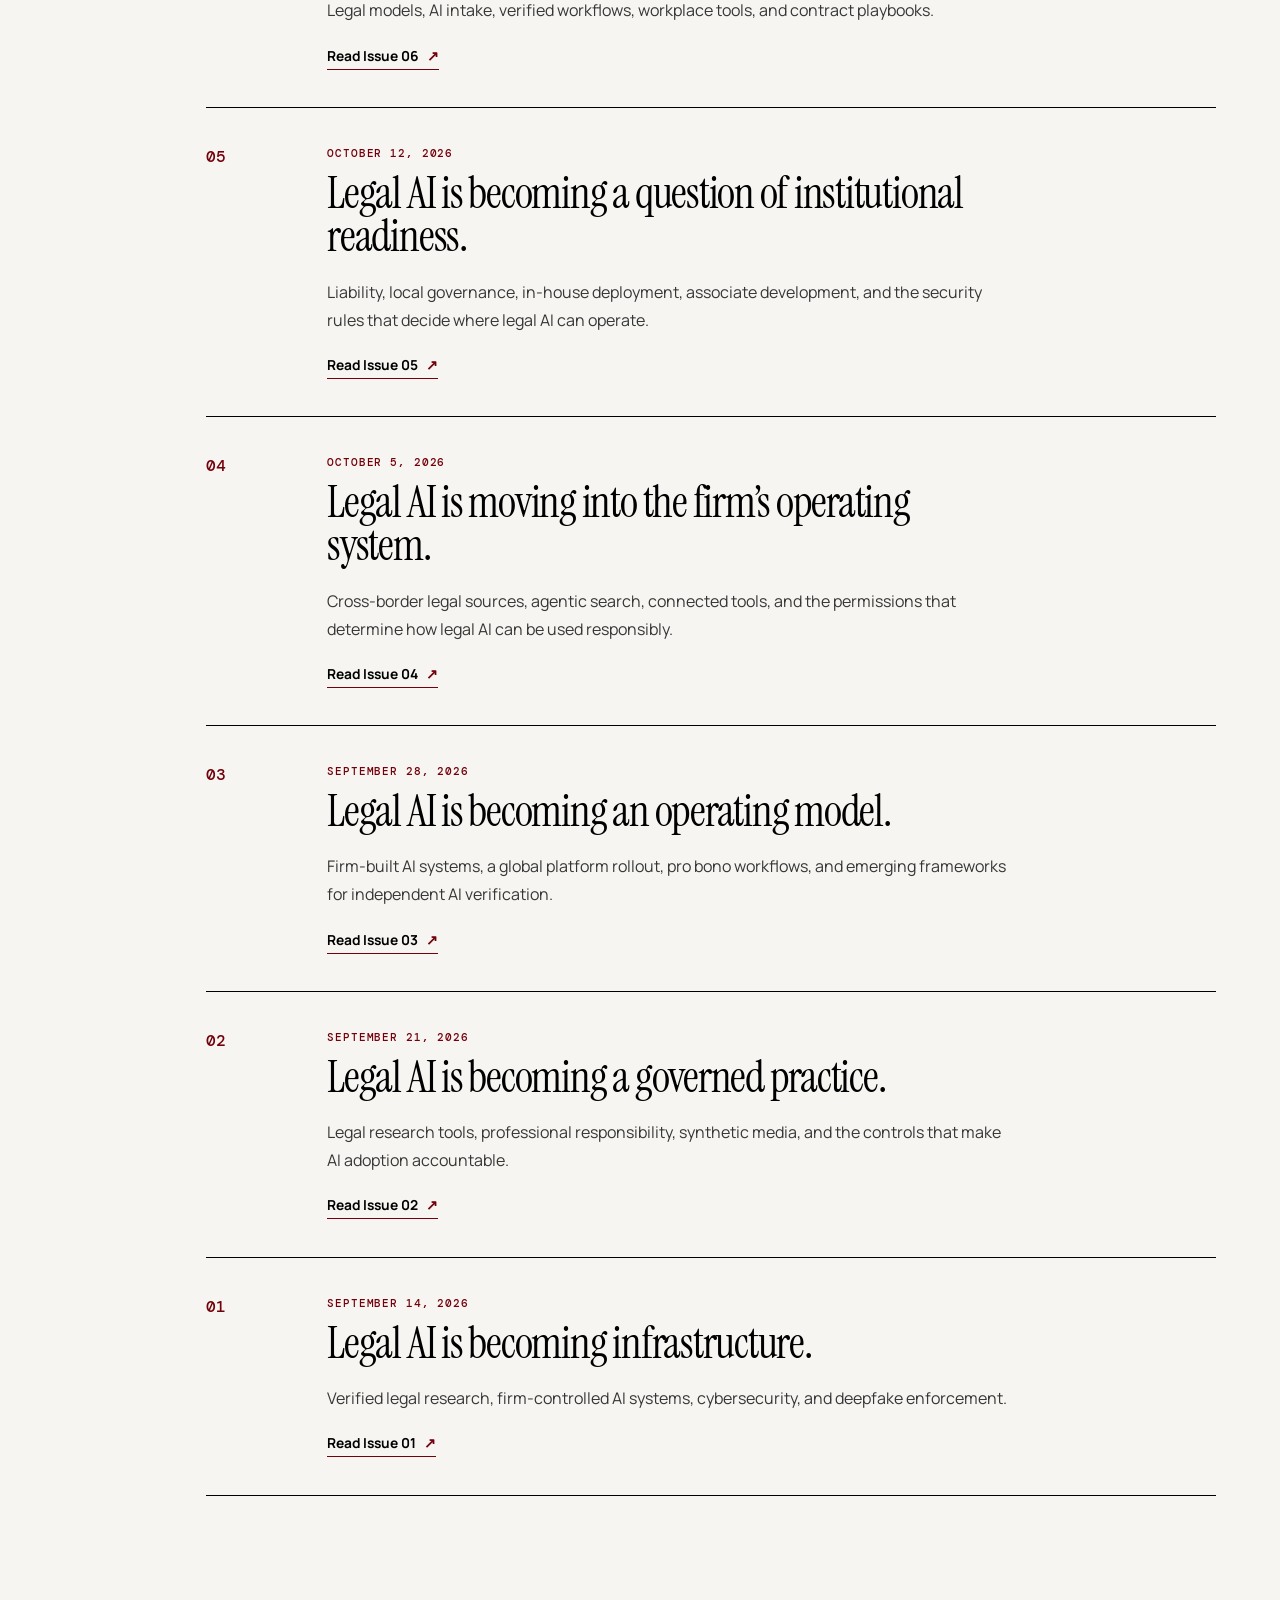
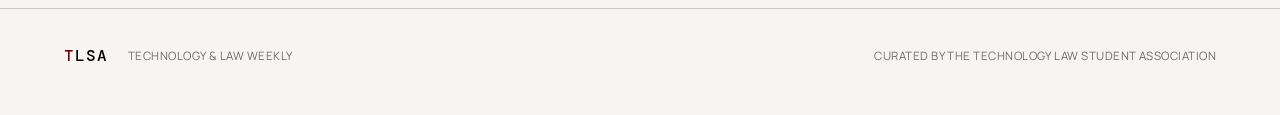
==== commit 05531ad8: "Add Issue 08 to TLSA newsletter archive" ====
--- a/issues/index.html
+++ b/issues/index.html
@@ -11,7 +11,8 @@
 <body><main>
   <nav aria-label="Primary navigation"><a class="brand" href="../index.html" aria-label="Technology Law Student Association home"><img src="../assets/tlsa-logo.png" alt="Technology Law Student Association logo"><span class="wordmark"><span>T</span>LSA</span></a><p>Technology Law Student Association Weekly Newsletter</p><a class="nav-link" href="../index.html">Current Issue <span>↗</span></a></nav>
   <header class="hero" id="top"><div class="issue-line"><span class="issue-mark">↗</span> NEWSLETTER ARCHIVE</div><h1>Every<br><em>Weekly.</em></h1><div class="hero-foot"><p>Past briefings on legal technology, AI, policy, and practice.</p><p class="curated">CURATED BY THE<br>TECHNOLOGY LAW STUDENT ASSOCIATION</p></div></header>
-  <section class="the-five" aria-label="Newsletter archive"><div class="five-heading"><div class="section-label">ALL ISSUES</div><h2>Select an edition.</h2></div><article class="story story-featured"><div class="story-number">07</div><div class="story-body"><p class="eyebrow">OCTOBER 26, 2026 · CURRENT</p><h3>Legal AI is connecting the work.</h3><p>Connected research, tax authority, deal-room permissions, legal education, and firmwide AI training.</p><a href="issue-07.html">Read Issue 07 <span>↗</span></a></div></article>
+  <section class="the-five" aria-label="Newsletter archive"><div class="five-heading"><div class="section-label">ALL ISSUES</div><h2>Select an edition.</h2></div><article class="story story-featured"><div class="story-number">08</div><div class="story-body"><p class="eyebrow">NOVEMBER 2, 2026 · CURRENT</p><h3>Legal AI needs review and controls.</h3><p>Court guidance, connected legal workflows, source verification, legal intake, and ethical walls.</p><a href="issue-08.html">Read Issue 08 <span>↗</span></a></div></article>
+    <article class="story"><div class="story-number">07</div><div class="story-body"><p class="eyebrow">OCTOBER 26, 2026</p><h3>Legal AI is connecting the work.</h3><p>Connected research, tax authority, deal-room permissions, legal education, and firmwide AI training.</p><a href="issue-07.html">Read Issue 07 <span>↗</span></a></div></article>
     <article class="story"><div class="story-number">06</div><div class="story-body"><p class="eyebrow">OCTOBER 19, 2026</p><h3>Legal AI is moving from prompts to systems.</h3><p>Legal models, AI intake, verified workflows, workplace tools, and contract playbooks.</p><a href="issue-06.html">Read Issue 06 <span>↗</span></a></div></article>
     <article class="story"><div class="story-number">05</div><div class="story-body"><p class="eyebrow">OCTOBER 12, 2026</p><h3>Legal AI is becoming a question of institutional readiness.</h3><p>Liability, local governance, in-house deployment, associate development, and the security rules that decide where legal AI can operate.</p><a href="issue-05.html">Read Issue 05 <span>↗</span></a></div></article>
     <article class="story"><div class="story-number">04</div><div class="story-body"><p class="eyebrow">OCTOBER 5, 2026</p><h3>Legal AI is moving into the firm’s operating system.</h3><p>Cross-border legal sources, agentic search, connected tools, and the permissions that determine how legal AI can be used responsibly.</p><a href="issue-04.html">Read Issue 04 <span>↗</span></a></div></article>
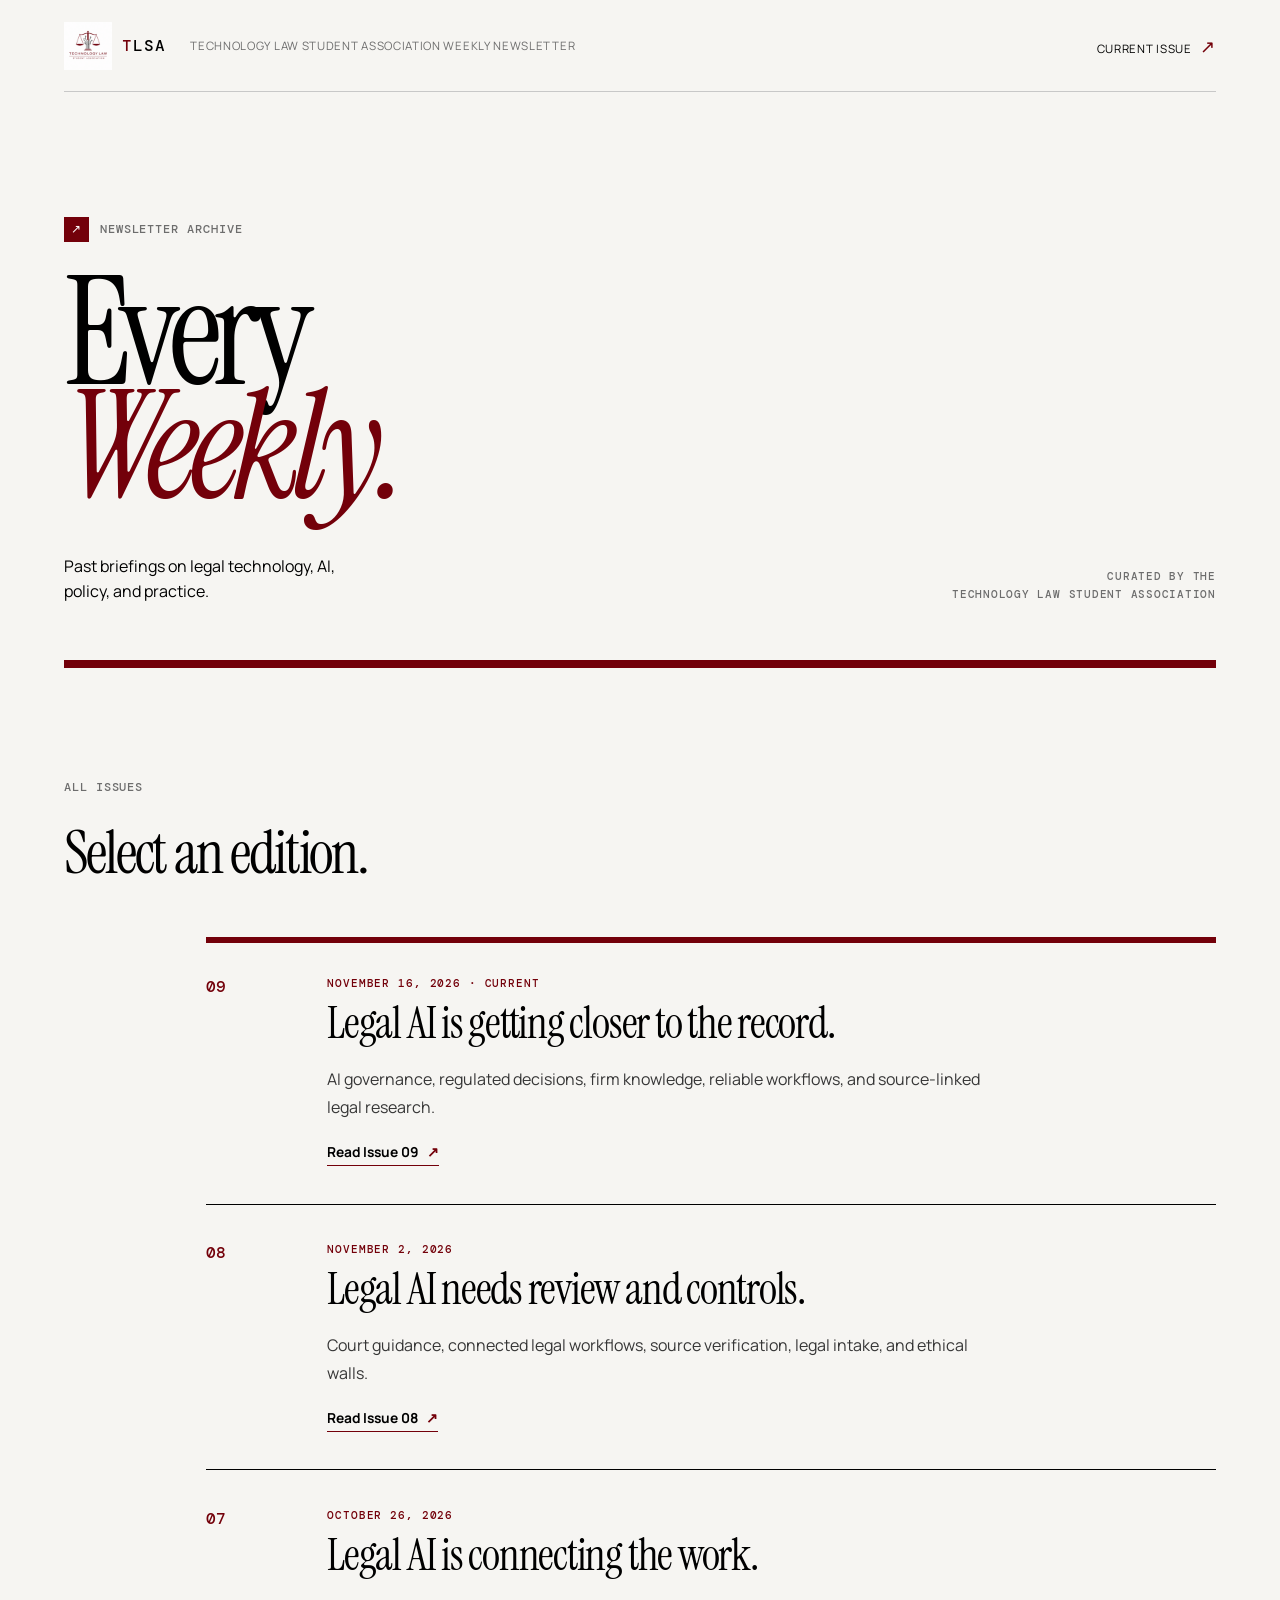
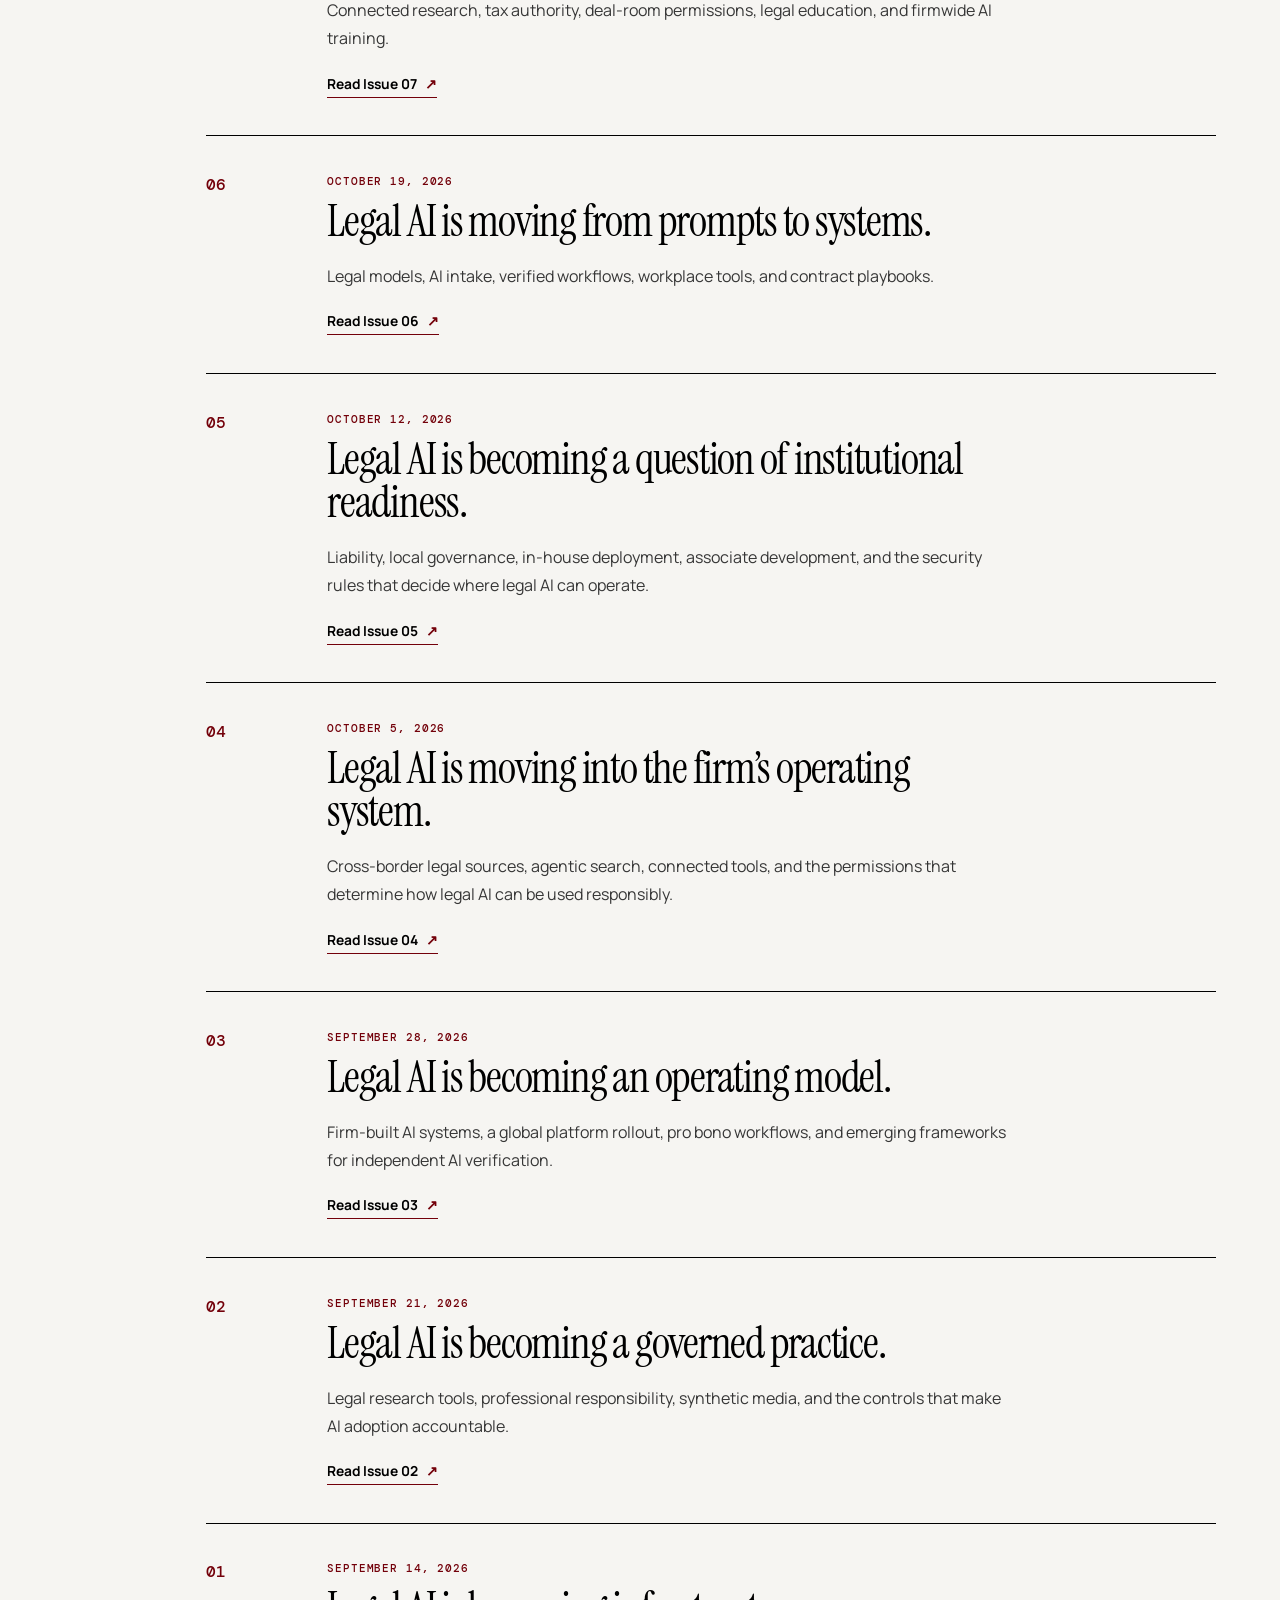
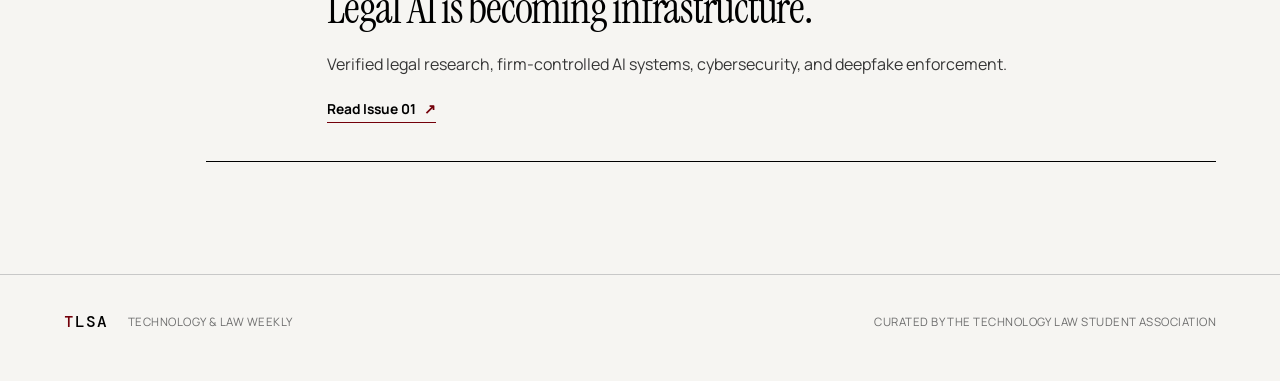
==== commit bc83b237: "Add Issue 09 to TLSA newsletter archive" ====
--- a/issues/index.html
+++ b/issues/index.html
@@ -11,7 +11,8 @@
 <body><main>
   <nav aria-label="Primary navigation"><a class="brand" href="../index.html" aria-label="Technology Law Student Association home"><img src="../assets/tlsa-logo.png" alt="Technology Law Student Association logo"><span class="wordmark"><span>T</span>LSA</span></a><p>Technology Law Student Association Weekly Newsletter</p><a class="nav-link" href="../index.html">Current Issue <span>↗</span></a></nav>
   <header class="hero" id="top"><div class="issue-line"><span class="issue-mark">↗</span> NEWSLETTER ARCHIVE</div><h1>Every<br><em>Weekly.</em></h1><div class="hero-foot"><p>Past briefings on legal technology, AI, policy, and practice.</p><p class="curated">CURATED BY THE<br>TECHNOLOGY LAW STUDENT ASSOCIATION</p></div></header>
-  <section class="the-five" aria-label="Newsletter archive"><div class="five-heading"><div class="section-label">ALL ISSUES</div><h2>Select an edition.</h2></div><article class="story story-featured"><div class="story-number">08</div><div class="story-body"><p class="eyebrow">NOVEMBER 2, 2026 · CURRENT</p><h3>Legal AI needs review and controls.</h3><p>Court guidance, connected legal workflows, source verification, legal intake, and ethical walls.</p><a href="issue-08.html">Read Issue 08 <span>↗</span></a></div></article>
+  <section class="the-five" aria-label="Newsletter archive"><div class="five-heading"><div class="section-label">ALL ISSUES</div><h2>Select an edition.</h2></div><article class="story story-featured"><div class="story-number">09</div><div class="story-body"><p class="eyebrow">NOVEMBER 16, 2026 · CURRENT</p><h3>Legal AI is getting closer to the record.</h3><p>AI governance, regulated decisions, firm knowledge, reliable workflows, and source-linked legal research.</p><a href="issue-09.html">Read Issue 09 <span>↗</span></a></div></article>
+    <article class="story"><div class="story-number">08</div><div class="story-body"><p class="eyebrow">NOVEMBER 2, 2026</p><h3>Legal AI needs review and controls.</h3><p>Court guidance, connected legal workflows, source verification, legal intake, and ethical walls.</p><a href="issue-08.html">Read Issue 08 <span>↗</span></a></div></article>
     <article class="story"><div class="story-number">07</div><div class="story-body"><p class="eyebrow">OCTOBER 26, 2026</p><h3>Legal AI is connecting the work.</h3><p>Connected research, tax authority, deal-room permissions, legal education, and firmwide AI training.</p><a href="issue-07.html">Read Issue 07 <span>↗</span></a></div></article>
     <article class="story"><div class="story-number">06</div><div class="story-body"><p class="eyebrow">OCTOBER 19, 2026</p><h3>Legal AI is moving from prompts to systems.</h3><p>Legal models, AI intake, verified workflows, workplace tools, and contract playbooks.</p><a href="issue-06.html">Read Issue 06 <span>↗</span></a></div></article>
     <article class="story"><div class="story-number">05</div><div class="story-body"><p class="eyebrow">OCTOBER 12, 2026</p><h3>Legal AI is becoming a question of institutional readiness.</h3><p>Liability, local governance, in-house deployment, associate development, and the security rules that decide where legal AI can operate.</p><a href="issue-05.html">Read Issue 05 <span>↗</span></a></div></article>
